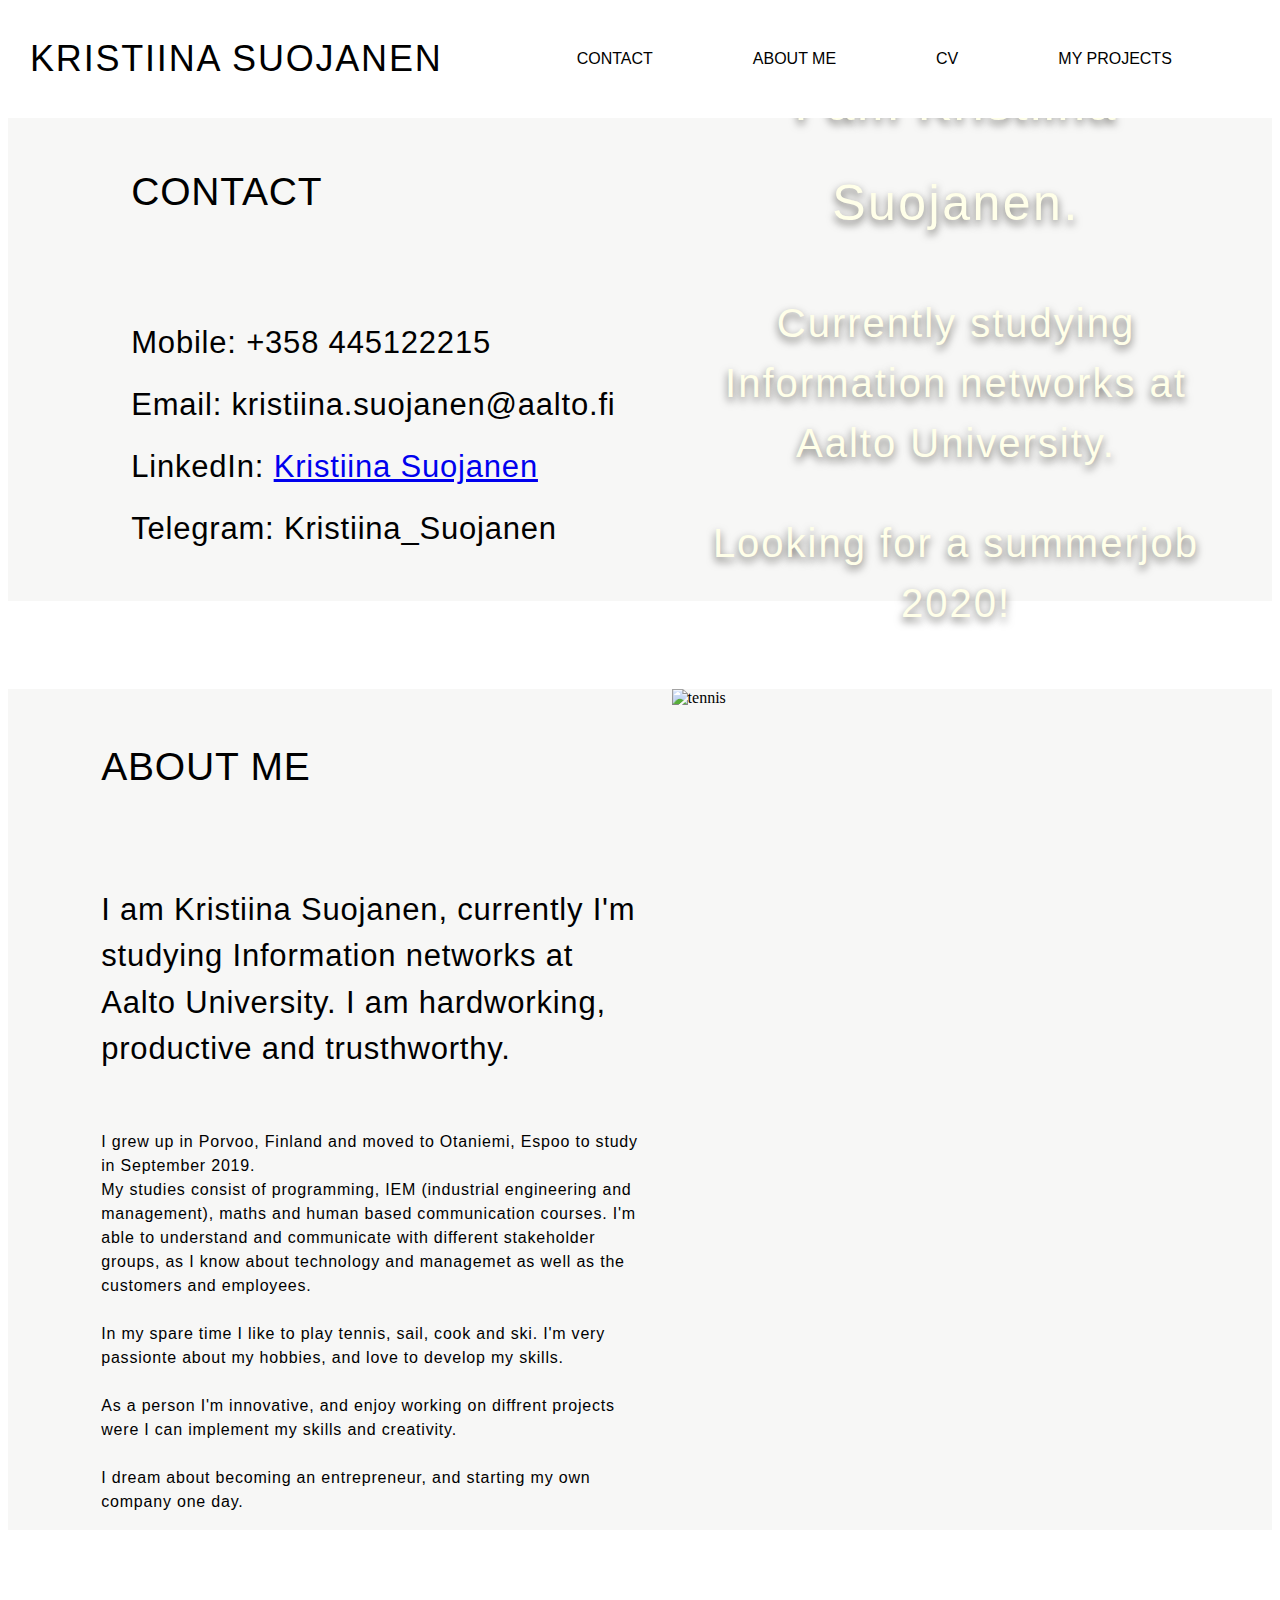
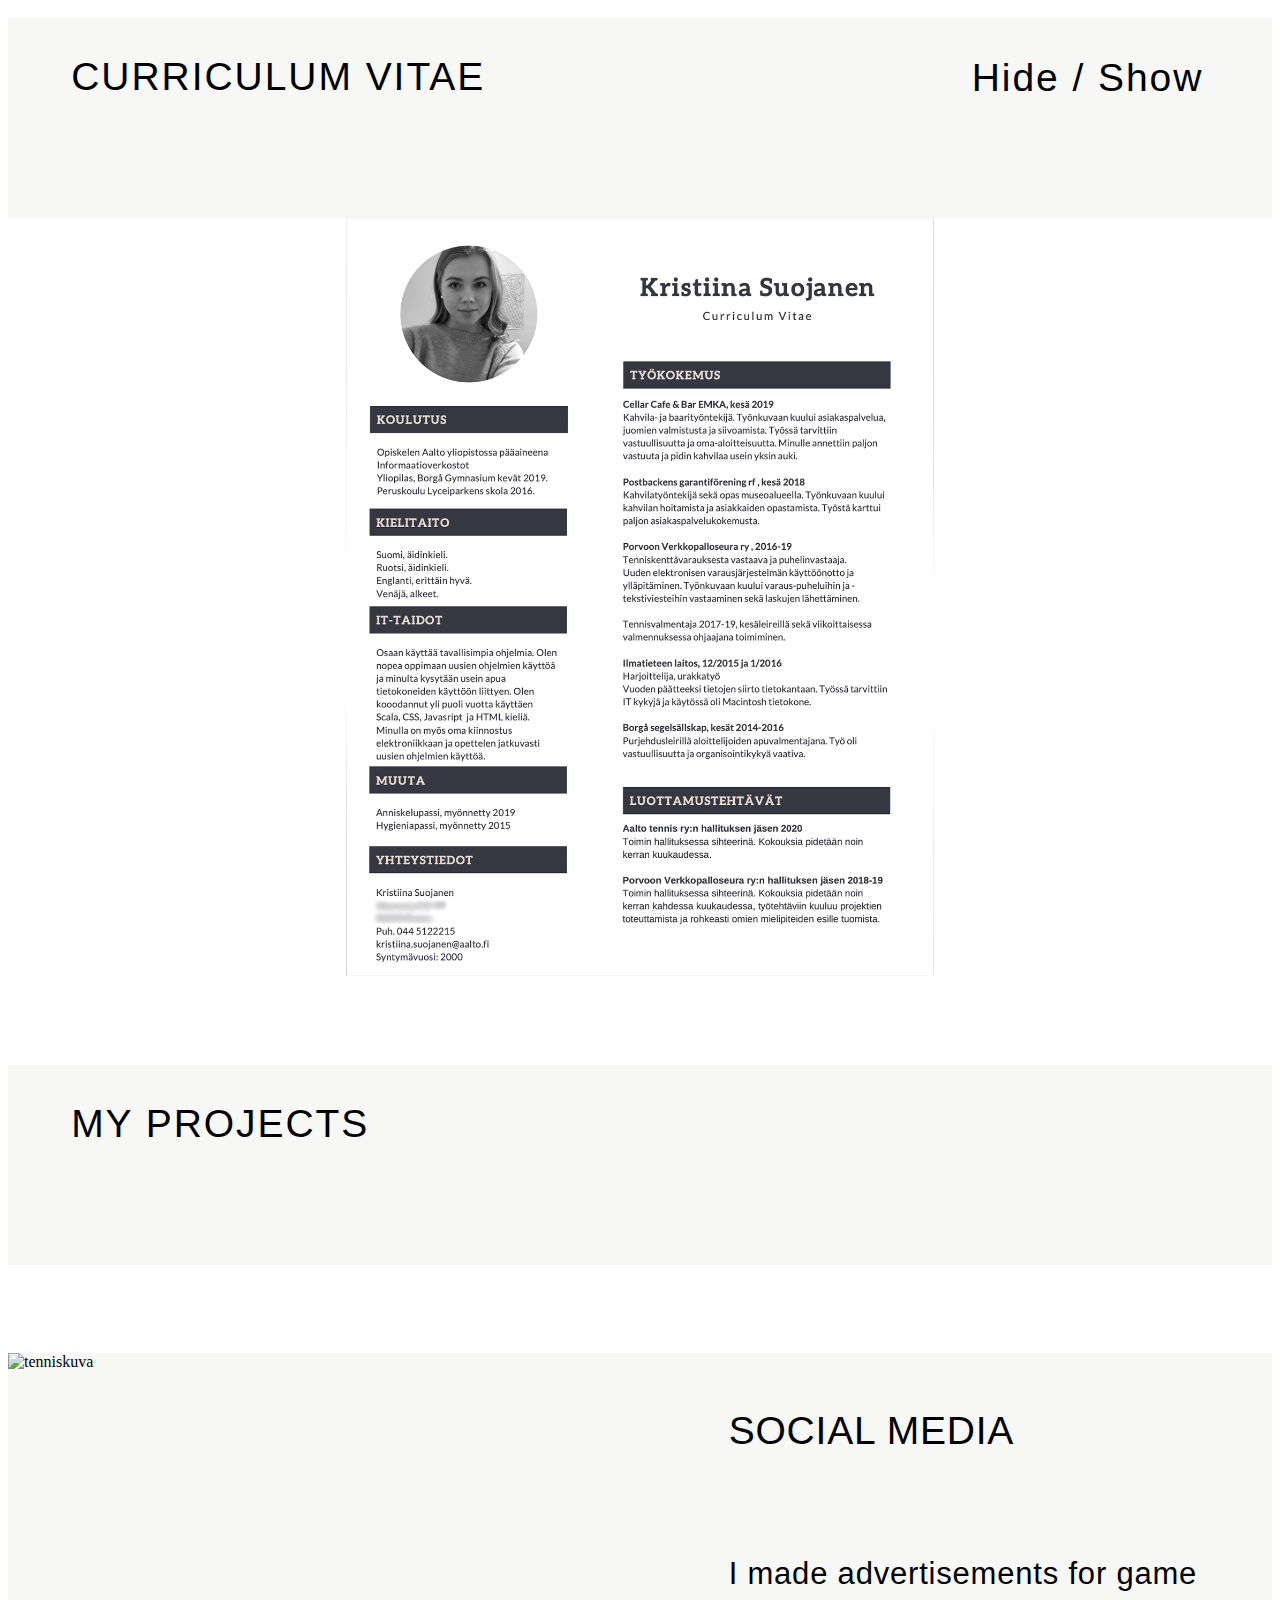
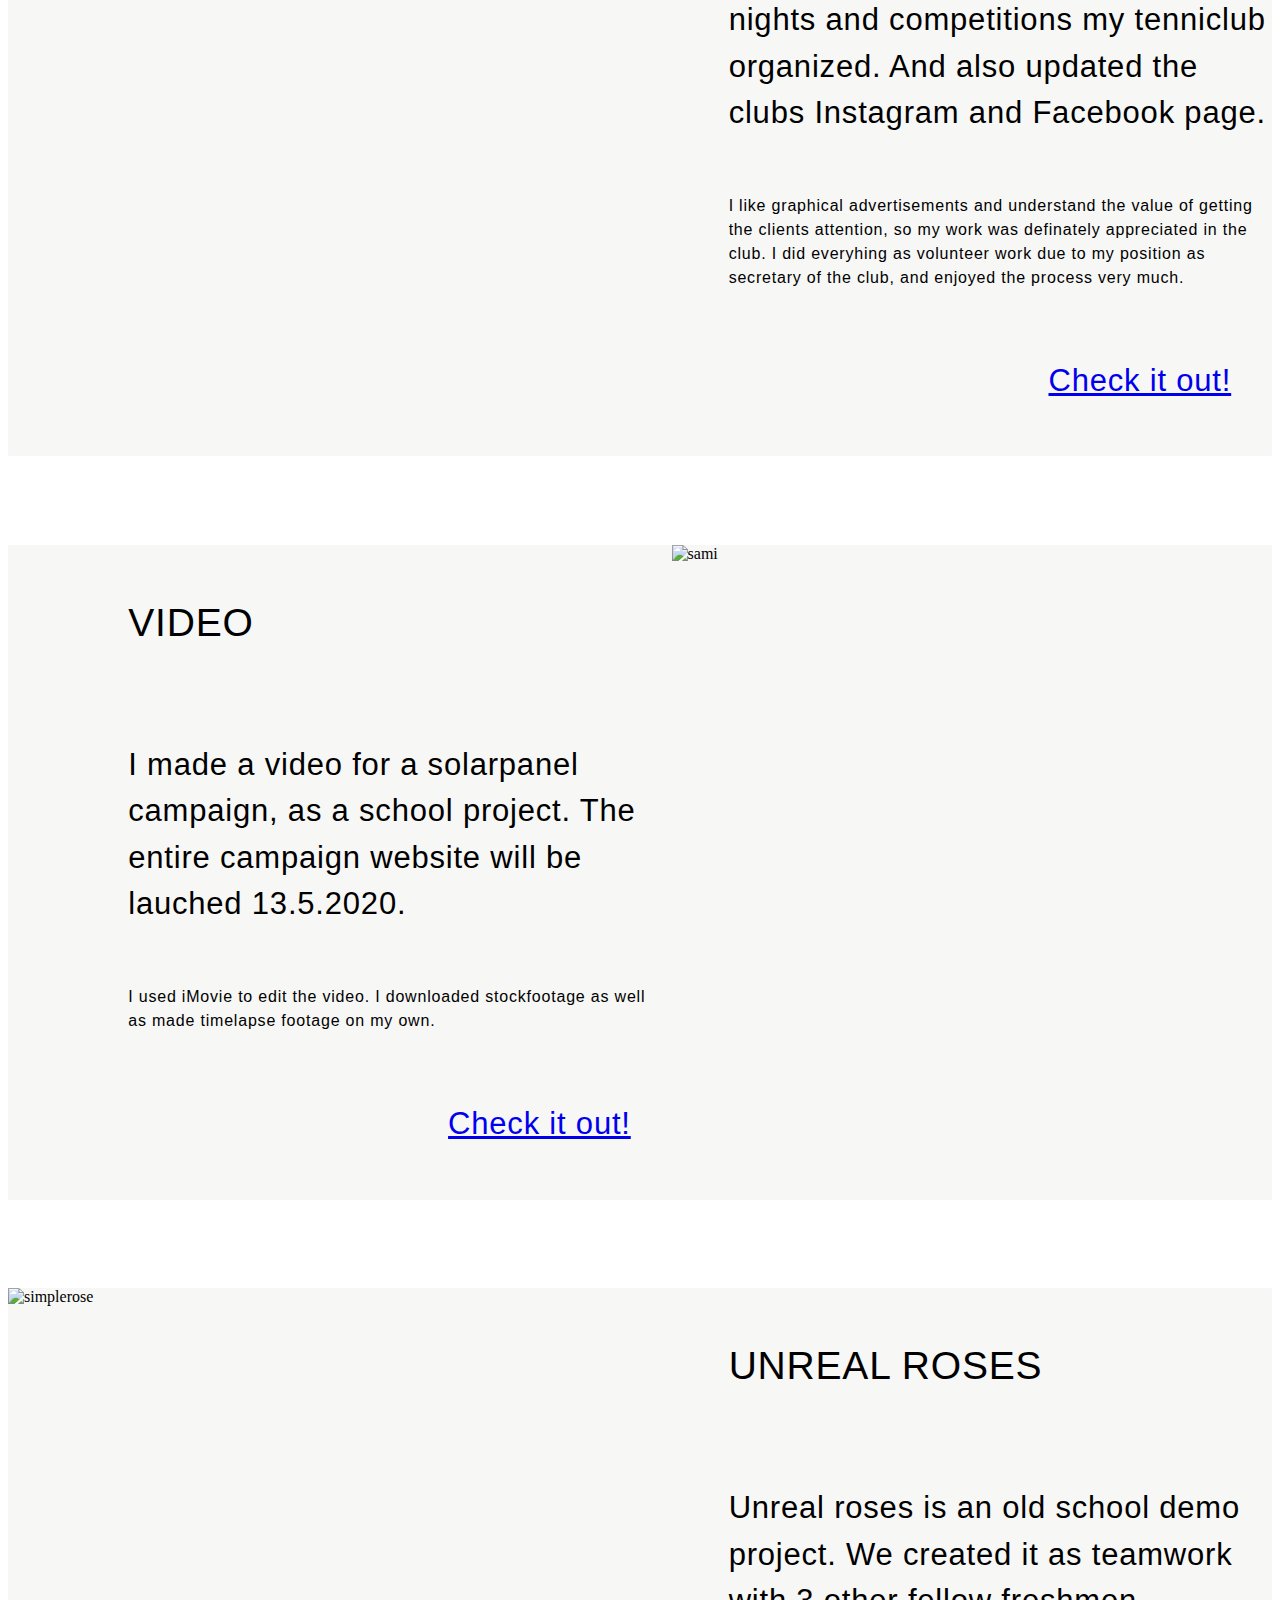
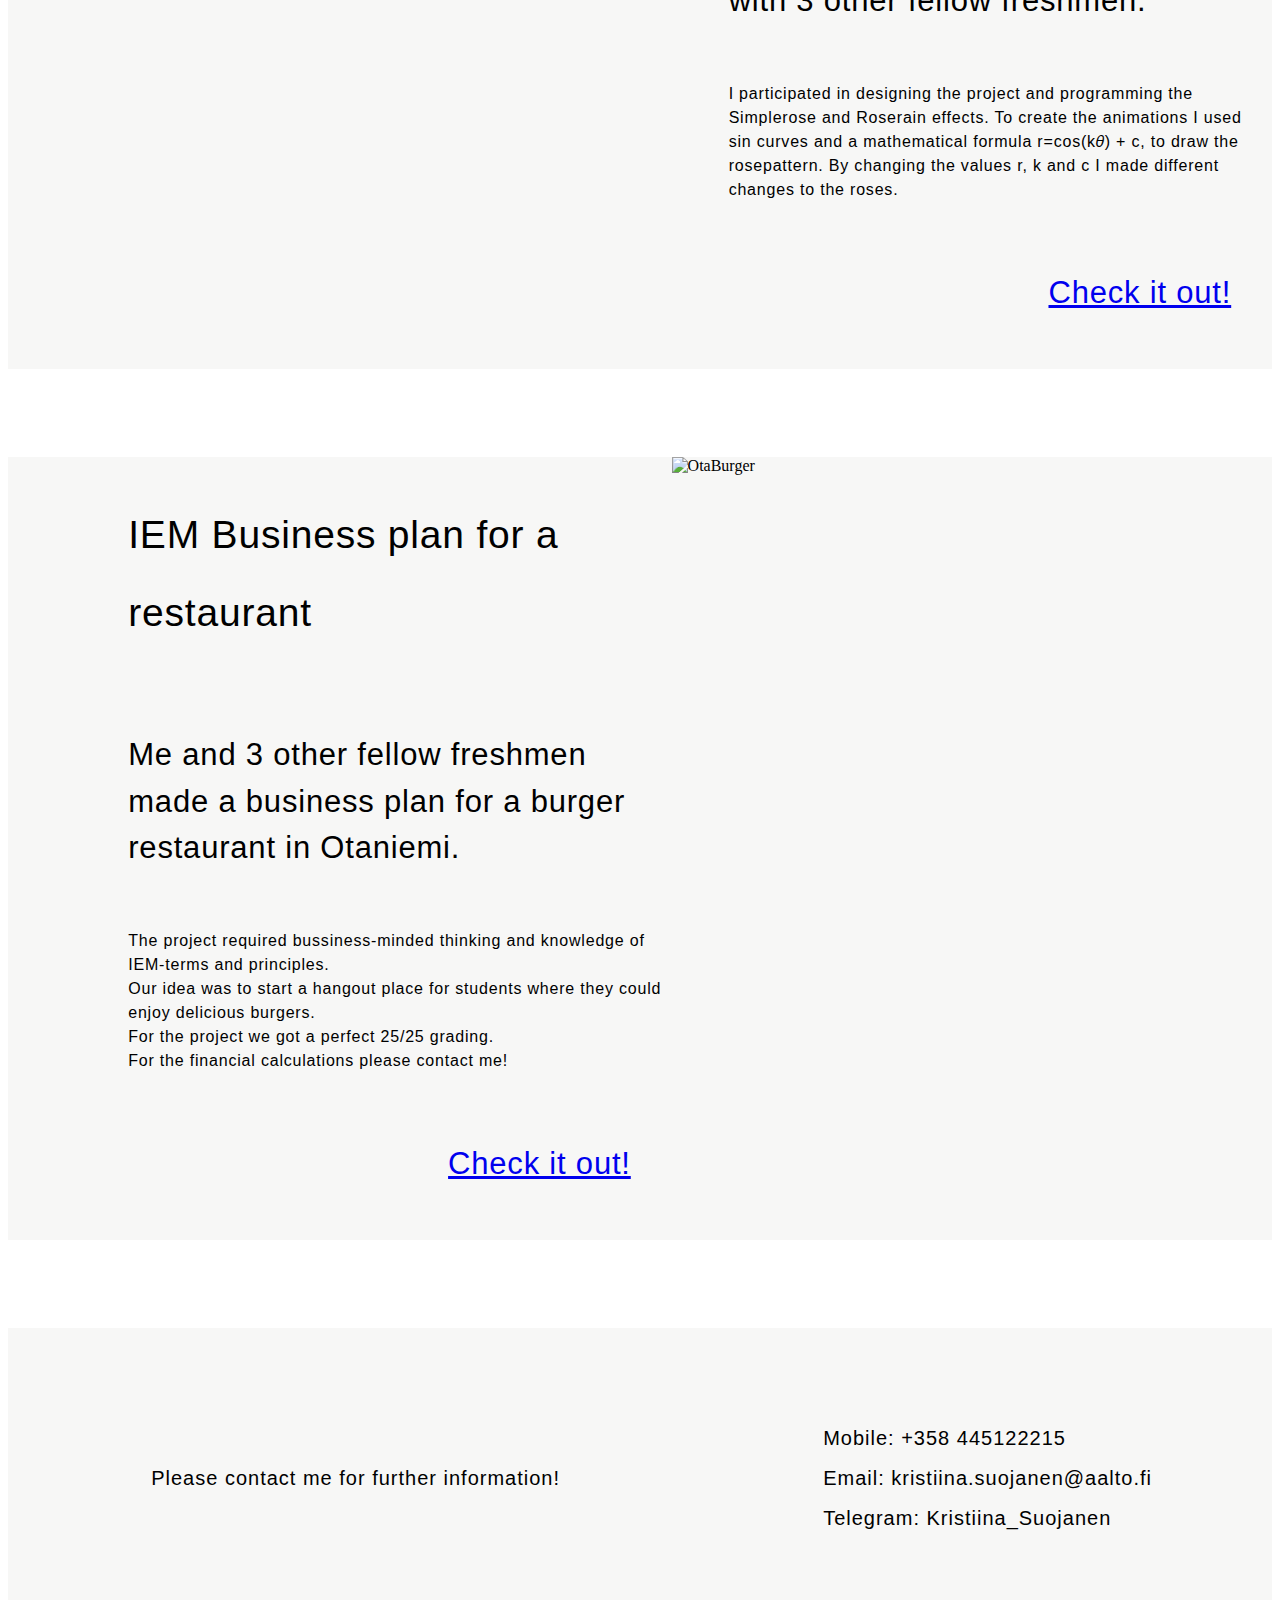
==== index.html @ 67b793d9 "parannus kuviin" ====
<!DOCTYPE html>
<html lang="en">
<head>
    <meta charset="UTF-8">
    <meta name="viewport" content="width=device-width, initial-scale=1.0">
    <meta http-equiv="X-UA-Compatible" content="ie=edge">
    <title>Kristiina Suojanen - Portfolio</title>
    <link rel="stylesheet" href="style.css">
</head>
<body>

    <div>
        <ul>
            <li class="container"><h1>KRISTIINA SUOJANEN</h1></li>
            <li class="container">
                <div class="navi"><a href="#contact">CONTACT</a></div>
                <div class="navi"><a href="#about">ABOUT ME</a></div>
                <div class="navi"><a href="#cv">CV</a></div>
                <div class="navi"><a href="#projects">MY PROJECTS</a></div>
            </li>
            <li class="container">
                <div class="symbol"><a href="http://www.linkedin.com/in/kristiina-suojanen" target="_blank"><svg xmlns="http://www.w3.org/2000/svg" width="50" height="50" viewBox="0 0 24 24" fill="none" stroke="black" stroke-width="2" stroke-linecap="round" stroke-linejoin="round" class="feather feather-linkedin"><path d="M16 8a6 6 0 0 1 6 6v7h-4v-7a2 2 0 0 0-2-2 2 2 0 0 0-2 2v7h-4v-7a6 6 0 0 1 6-6z"></path><rect x="2" y="9" width="4" height="12"></rect><circle cx="4" cy="4" r="2"></circle></svg></a></div>
                <div class="symbol"><a href="https://www.facebook.com/kristiina.suojanen.5" target="_blank"><svg xmlns="http://www.w3.org/2000/svg" width="50" height="50" viewBox="0 0 24 24" fill="none" stroke="black" stroke-width="2" stroke-linecap="round" stroke-linejoin="round" class="feather feather-facebook"><path d="M18 2h-3a5 5 0 0 0-5 5v3H7v4h3v8h4v-8h3l1-4h-4V7a1 1 0 0 1 1-1h3z"></path></svg></a></div>   
                <div class="symbol"><a href="https://www.instagram.com/kristiinasuojanen/" target="_blank"><svg xmlns="http://www.w3.org/2000/svg" width="50" height="50" viewBox="0 0 24 24" fill="none" stroke="black" stroke-width="2" stroke-linecap="round" stroke-linejoin="round" class="feather feather-instagram"><rect x="2" y="2" width="20" height="20" rx="5" ry="5"></rect><path d="M16 11.37A4 4 0 1 1 12.63 8 4 4 0 0 1 16 11.37z"></path><line x1="17.5" y1="6.5" x2="17.51" y2="6.5"></line></svg></a> </div>
            
            </li>
        </ul>
    </div>


    <div class="container2">
        <img src="./images/IMG_0012.jpeg" alt="minäkuva" style="width:100%;">
        <h2 class="yellowtext">
            I am Kristiina Suojanen. 
            <p class="yellowtext2">Currently studying Information networks at Aalto University.</p> 
            <p class="yellowtext2">Looking for a summerjob 2020!</p>
        </h2>
    </div>
    

    <div class="vali" id="contact"></div>
    
    <div class="content">
        <div class="textbox" style="width: 100%;">
            <div class="blacktext">
                <h3>
                    CONTACT
                </h3>
                <h4 style="font-weight: 300; line-height: 200%;">
                    Mobile: +358 445122215 <br>
                    Email: kristiina.suojanen@aalto.fi <br>
                    LinkedIn: <a href="http://www.linkedin.com/in/kristiina-suojanen" target="_blank">Kristiina Suojanen</a> <br>
                    Telegram: Kristiina_Suojanen 
                </h4>
            </div> 
        </div>
    </div>
    
    <div class="vali" id="about"></div>

    <div class="content">
        <div class="textbox">
            <div class="blacktext">
                <h3>
                    ABOUT ME
                </h3>
                <h4>
                    I am Kristiina Suojanen, currently I'm studying Information networks
                    at Aalto University. I am hardworking, productive and trusthworthy. 
                </h4>
                <p>
                    I grew up in Porvoo, Finland and moved to Otaniemi, Espoo to study in September 2019.
                    <br>
                    My studies consist of programming, IEM (industrial engineering and management), maths
                    and human based communication courses. I'm able to understand and communicate with different stakeholder groups,
                    as I know about technology and managemet as well as the customers and employees.
                    <br> <br>
                    In my spare time I like to play tennis, sail, cook and ski. I'm very passionte about my hobbies, and love to develop my skills.
                    <br> <br>
                    As a person I'm innovative, and enjoy working on diffrent projects were I can implement my skills and creativity.
                    <br> <br>
                    I dream about becoming an entrepreneur, and starting my own company one day.

                </p>
            </div>
        </div> 
        <img class="kuva" src="./images/IMG_7986.JPG" alt="tennis"> 
    </div>

    <div class="vali" id="cv"></div>

    

   
    <div class="openbox">
        <h3 class="blacktext">
            CURRICULUM VITAE
        </h3>
        <button onclick="myFunction()"> 
            <h3 class="blacktext">
                Hide / Show
            </h3> 
        </button>
    </div>


    <div class="cv" id="cvDIV" style="justify-content: center;">
        <img src="./images/CV.png" alt="cv" style="width: 80%; height: 80%;" >
        
    </div>

    <script>
        function myFunction() {
        var x = document.getElementById("cvDIV");
        if (x.style.display === "none") {
            x.style.display = "flex";
        } else {
            x.style.display = "none";
        }
        }
    </script>

    <div class="vali" id="projects"></div>
   
    <div class="openbox">
        <h3 class="blacktext">
            MY PROJECTS
        </h3>
    </div>
    
    <div class="vali"></div>

    <div class="content">
        <div class="textbox">
            <div class="blacktext" style="justify-content: space-between;">
                <div class="blacktext">
                    <h3>
                        SOCIAL MEDIA
                    </h3>
                    <h4>
                        I made advertisements for game nights and competitions my tenniclub organized.
                        And also updated the clubs Instagram and Facebook page.
                    </h4>
                    <p>
                        I like graphical advertisements and understand the value of getting the clients attention, so my work was definately appreciated in the club.
                        I did everyhing as volunteer work due to my position as secretary of the club, and enjoyed the process very much.
                        
                    </p>
                </div>
                <h4 class="link"> 
                    <a href="https://www.instagram.com/porvoontennis/" target="_blank"> 
                        Check it out! 
                    </a>
                </h4>
            </div>
        </div> 
        <img class="kuva2" src="./images/Esitys1.png" alt="tenniskuva" > 
    </div>

    <div class="vali"></div>

    <div class="content">
        <div class="textbox">
            <div class="blacktext" style="justify-content: space-between;">
                <div class="blacktext">
                    <h3>
                        VIDEO
                    </h3>
                    <h4>
                        I made a video for a solarpanel campaign, as a school project. 
                        The entire campaign website will be lauched 13.5.2020.
                    </h4>
                    <p>
                        I used iMovie to edit the video. I downloaded stockfootage as well as made timelapse footage on my own. <br>
                        
                    </p>
                </div>
                <h4 class="link"> 
                    <a href="https://www.youtube.com/watch?v=Pk77VaDjAno" target="_blank"> 
                        Check it out! 
                    </a>
                </h4>
            </div>
        </div> 
        <img class="kuva" src="./images/kuva4.png" alt="sami"> 
    </div>

    <div class="vali"></div>
    
    <div class="content">
        <div class="textbox">
            <div class="blacktext" style="justify-content: space-between;">
                <div class="blacktext">
                    <h3>
                        UNREAL ROSES
                    </h3>
                    <h4>
                        Unreal roses is an old school demo project. We created it as teamwork with 3 other fellow freshmen.
                    </h4>
                    <p>
                        I participated in designing the project and programming the Simplerose and Roserain effects. 
                        To create the animations I used sin curves and a mathematical formula r=cos(k𝜃) + c, to draw the rosepattern. 
                        By changing the values r, k and c I made different changes to the roses.
                        
                    </p>
                </div>
                
                <h4 class="link"> 
                    <a href="https://version.aalto.fi/gitlab/kemppin2/studio-demo-2019" target="_blank"> 
                        Check it out! 
                    </a>
                </h4>
            </div>
        </div> 
        <img class="kuva2" src="./images/kuva1.png" alt="simplerose" > 
    </div>

    <div class="vali"></div>

    <div class="content">
        <div class="textbox">
            <div class="blacktext" style="justify-content: space-between;">
                <div class="blacktext">
                    <h3>
                        IEM Business plan for a restaurant
                    </h3>
                    <h4>
                        Me and 3 other fellow freshmen made a business plan for a burger restaurant in Otaniemi.
                    </h4>
                    <p>
                        The project required bussiness-minded thinking and knowledge of IEM-terms and principles. <br>
                        Our idea was to start a hangout place for students where they could enjoy delicious burgers. <br>
                        For the project we got a perfect 25/25 grading. <br> 
                        For the financial calculations please contact me!
                    </p>
                </div>
                <h4 class="link"> 
                    <a href="https://drive.google.com/file/d/135qBngv4zD-2lZH53xETqbMQh4dy7fXW/view?usp=sharing" target="_blank"> 
                        Check it out! 
                    </a>
                </h4>
            </div>
        </div> 
        <img class="kuva" src="./images/kuva3.png" alt="OtaBurger"> 
    </div>

    <div class="vali"></div>
    
    <footer>

            <p class="blacktext">
                Please contact me for further information!
            </p>
        
            <p class="blacktext">
                Mobile: +358 445122215 <br>
                Email: kristiina.suojanen@aalto.fi <br>
                Telegram: Kristiina_Suojanen 
            </p>
        
        
    </footer>
  
    
</body>
</html>
---- style.css ----
html            {scroll-behavior: smooth;}      
        
        body            {background-color: white;}    
        
        p.blacktext     {font-family: -apple-system, BlinkMacSystemFont, 'Segoe UI', Roboto, Oxygen, Ubuntu, Cantarell, 'Open Sans', 'Helvetica Neue', sans-serif; 
                        font-style: normal;
                        line-height: 100%;
                        letter-spacing: 0.05em;
                        padding-inline-start: 5%;
                        display: flex;
                        flex-direction: column;
                        width: 100%;
                        justify-content: center;
                        align-items: center;
                        }  

        .blacktext      {font-family: -apple-system, BlinkMacSystemFont, 'Segoe UI', Roboto, Oxygen, Ubuntu, Cantarell, 'Open Sans', 'Helvetica Neue', sans-serif; 
                        font-style: normal;
                        line-height: 100%;
                        letter-spacing: 0.05em;
                        padding-inline-start: 5%;
                        display: flex;
                        flex-direction: column;
                        width: 50%;
                        align-items: flex-start;
                        
                        }
        
        footer p.blacktext {font-size: 20px;
                        line-height: 200%;}

        div.blacktext   {display: flex;
                        height: auto;
                        flex-direction: column;
                        align-content: center;
                        width: 100%;
                        padding-right: 5%;
                        }

        .yellowtext     {color: rgb(255, 255, 233);
                        text-shadow: 0px 4px 8px rgba(10, 9, 4, 0.6);
                        font-family: -apple-system, BlinkMacSystemFont, 'Segoe UI', Roboto, Oxygen, Ubuntu, Cantarell, 'Open Sans', 'Helvetica Neue', sans-serif; 
                        font-style: normal;
                        font-weight: 500;
                        font-size: 55px;
                        line-height: 200%;
                        letter-spacing: 0.05em;
                        padding-right: 0%;
                        position: absolute;
                        top: 20%;
                        left: 55%;
                        transition: 1.0s;
                        }

        .yellowtext2    {color: rgb(255, 255, 233);
                        text-shadow: 0px 4px 8px rgba(10, 9, 4, 0.6);
                        font-family: -apple-system, BlinkMacSystemFont, 'Segoe UI', Roboto, Oxygen, Ubuntu, Cantarell, 'Open Sans', 'Helvetica Neue', sans-serif; 
                        font-style: normal;
                        font-weight: 500;
                        font-size: 39px;
                        line-height: 150%;
                        letter-spacing: 0.05em;
                        padding-right: 0%;
                        transition: 1.0s;}

        h1              {font-size: 36px;
                        line-height: 42px;
                        font-family: -apple-system, BlinkMacSystemFont, 'Segoe UI', Roboto, Oxygen, Ubuntu, Cantarell, 'Open Sans', 'Helvetica Neue', sans-serif; 
                        font-style: normal;
                        font-weight: normal;
                        letter-spacing: 0.05em;
                        padding-right: 40px;
                        transition: 1.0s;}

        h2              {font-size: 59px; 
                        position: relative;
                        width: 40%;
                        height: 40%;
                        right : 0%;
                        top: 15%; float: right;}
        
        h3              {display: flex;
                        font-size: 39px;
                        font-weight: normal;
                        line-height: 200%;}

        h4              {font-size: 31px;
                        font-weight: normal;
                        line-height: 150%;
                        width: 100%;}

        p               {font-size: 16px;
                        font-weight: normal;
                        line-height: 150%;}


        ul              {list-style-type: none;
                        margin: 0;
                        padding: 0;
                        overflow: hidden;
                        background-color: white;
                        position: fixed;
                        top: 0;
                        width: 100%;
                        z-index: 9999;
                        display: flex; 
                        align-items: center;
                        height: 100 px;
                        flex-wrap: wrap;
                        text-align: center; 
                        justify-content: space-around;
                        }
         
        li.container    {display: flex; 
                        flex-direction: row;}
        
        .navi           {display: flex; 
                        justify-content: flex-start;}


        .navi a         {display: flex;
                        color: black;
                        text-align: center;
                        padding: 50px ;
                        text-decoration: none;
                        font-family: -apple-system, BlinkMacSystemFont, 'Segoe UI', Roboto, Oxygen, Ubuntu, Cantarell, 'Open Sans', 'Helvetica Neue', sans-serif;
                        transition: 1.0s;}

        div.navi a:hover        {background-color: rgb(202, 189, 163, 0.60);}


        .symbol         {display: flex; justify-content: flex-end; padding-bottom: 10%; padding-top: 10%;}


        svg             {padding-top: 10%; 
                        padding-left: 40px;
                        }

        svg:hover       {fill: rgb(202, 189, 163, 0.60);}
        
        footer          {background-color: rgb(241, 241, 240, 0.6);
                        display: flex;
                        justify-content: center;
                        align-content: center;
                        height: 300px;}

        .container2     {position: relative;
                        text-align: center;
                        color: transparent;}

        .content        {display: flex;
                        width: 100%;
                        height: auto;
                        align-content: center;
                        background-color: rgb(241, 241, 240, 0.6);
                        }
        
        .kuva           {display: flex;
                        height: 50%;
                        width: 50%;
                        float: right;}

        .kuva2          {display: flex;
                        width: 50%;
                        height: 50%;
                        float: right;
                        order: -1;}
        
        .textbox        {display: flex;
                        width: 50%;
                        height: auto;
                        float: left;
                        z-index: 9998;
                        padding-left: 5%;
                        }
        
        .openbox        {display: flex;
                        height: 200px;
                        width: 100%;
                        background-color: rgb(241, 241, 240, 0.6);
                        z-index: 9998;
                        justify-content: space-between;
                        }
        
        button          {display: flex;
                        width: 50%;
                        height: 100%;
                        align-self: center;
                        outline: none;
                        background-color: transparent;
                        box-shadow: none;
                        border: none;
                        justify-content: flex-end;
                        transition: 1.0s;
                        }

        
        button:hover    {background-color: rgb(202, 189, 163, 0.60);}
        
        .vali           {display: flex;
                        padding-top: 7%;}
        
        .cv             {display: flex;
                        justify-self: center;
                        transition: 1.0s;}

        .link           {display: flex;
                        width: fit-content;
                        padding: 2%;
                        align-self: flex-end;
                        transition: 1.0s;
                        }

        .link:hover     {background-color: rgb(202, 189, 163, 0.60);}

        .ylavali        {display: flex;
                        padding-top: 0%;
                        height: 1px;}
        

        @media (min-width: 100px) and (max-width: 550px){

                .yellowtext     {font-size: 13px;
                                top: 44%;}
                .yellowtext2    {font-size: 10px;}
                .symbol         {display: none}
                h1              {font-size: 24px;}
                .navi a         {padding: 20px}
                .container2     {padding-top: 100px}
                h2              {font-size: 30px;}
                h3              {font-size: 20px;}
                h4              {font-size: 15px;}
                footer p.blacktext {font-size: 15px;}
                button          {width: 35%;}
                .textbox        {width: 100%; padding-left: 0%;}
                .content        {flex-direction: column;}
                .kuva           {width: 100%; padding-top: 5%;}
                .kuva2          {width: 100%; padding-top: 5%; order: 2;}


                }
                
        @media (min-width: 550px) and (max-width: 767px){
 
                .yellowtext     {font-size: 30px;}
                .yellowtext2    {font-size: 20px;}
                .symbol         {display: none}
                h1              {font-size: 24px;}
                .navi a         {padding: 20px}
                .container2     {padding-top: 70px}
                .textbox        {width: 100%; padding-left: 0%;}
                .content        {flex-direction: column;}
                .kuva           {width: 100%; padding-top: 5%;}

                }
                 
                @media (min-width: 768px) and (max-width: 1023px){
                 
                .yellowtext     {font-size: 30px;}
                .yellowtext2    {font-size: 20px;}
                .symbol         {display: none;}
                h1             {font-size: 24px;}
                .navi a         {padding: 20px}
                .container2     {padding-top: 70px}
                 
                }
                 
                @media (min-width: 1024px) and (max-width: 1199px){
                 
                .yellowtext     {font-size: 40px;}
                .yellowtext2    {font-size: 30px;}
                .container2     {padding-top: 70px}
                .symbol         {display: none;}

                }
                 
                @media (min-width: 1200px){
                 
                .yellowtext     {font-size: 50px;}
                .yellowtext2    {font-size: 40px;} 
                .symbol         {display: none;}

                }
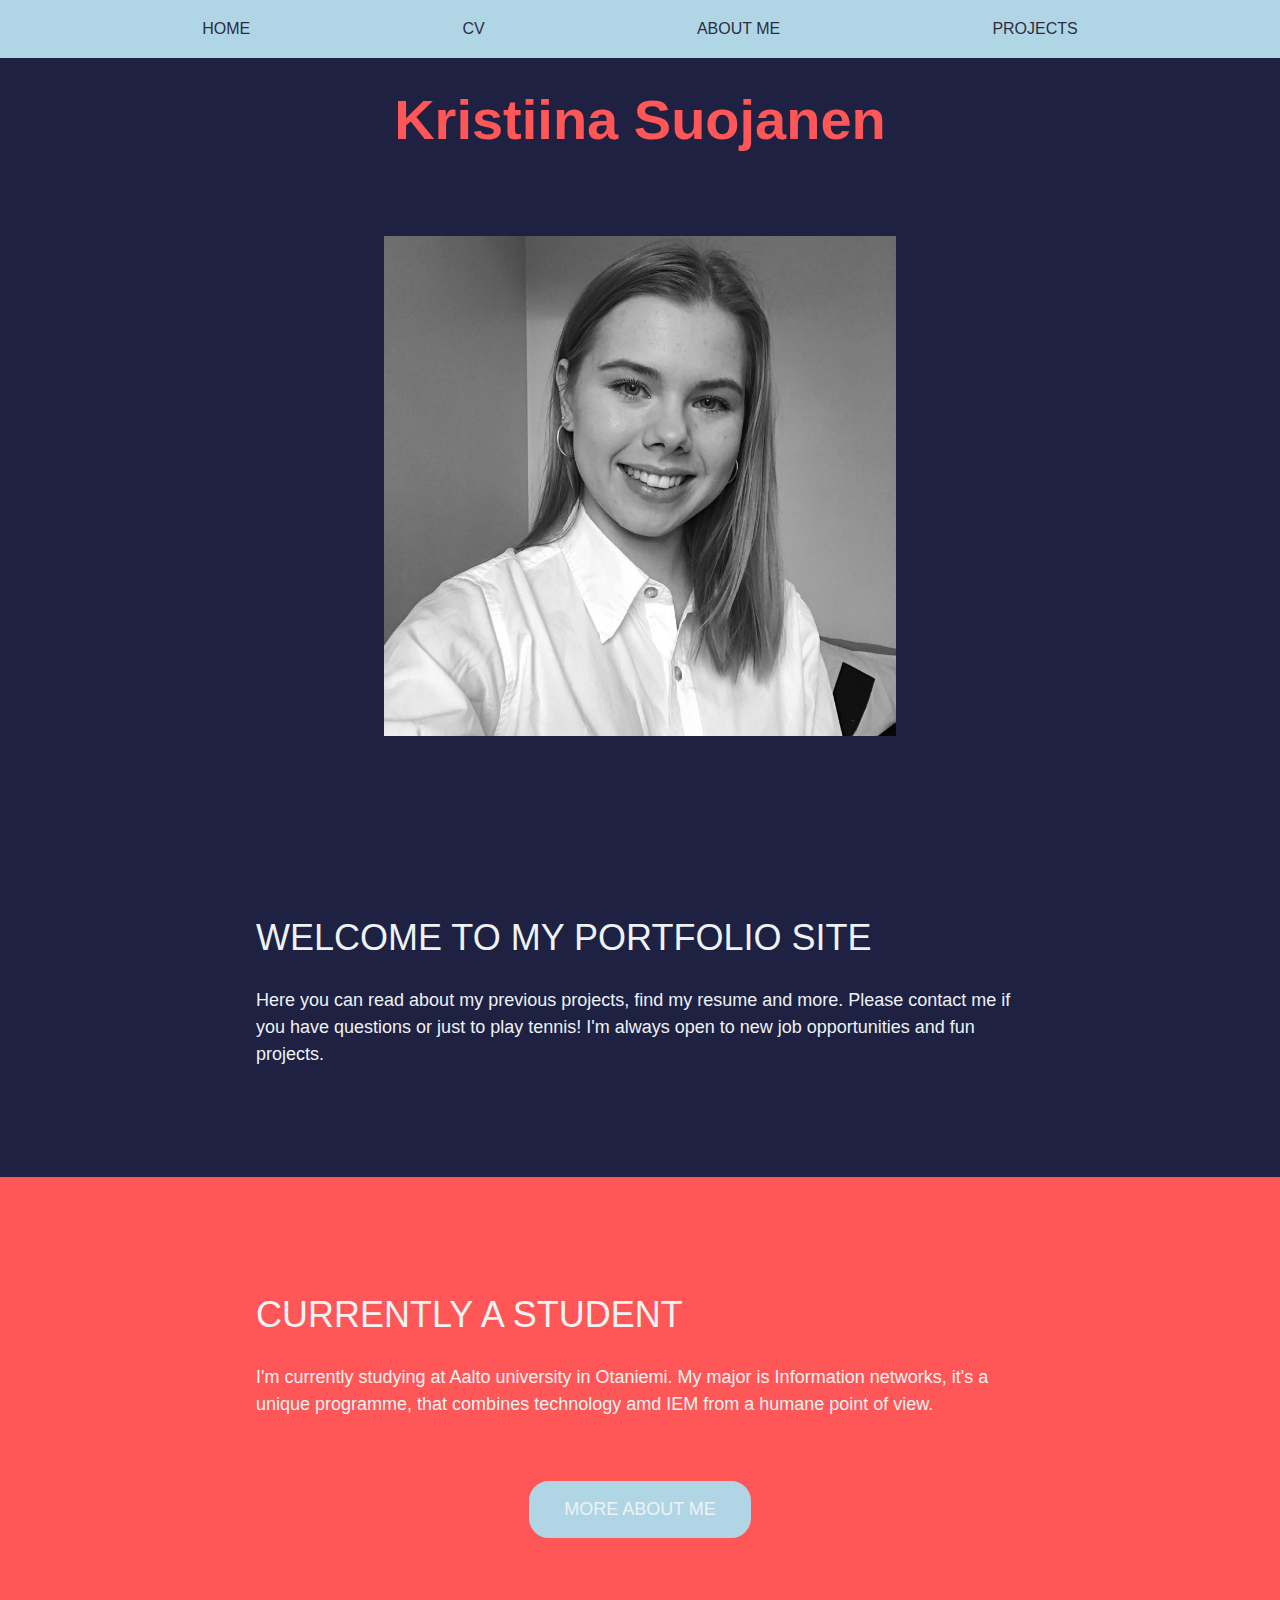
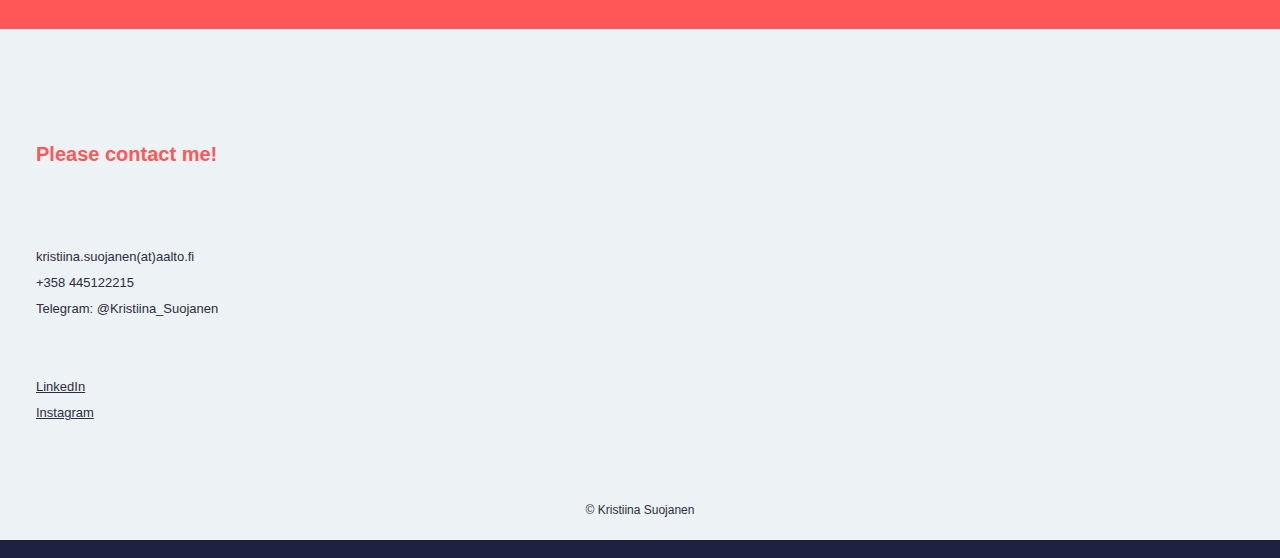
==== commit eaa4ca38: "paivitys 2020 joulukuussa" ====
--- a/index.html
+++ b/index.html
@@ -3,265 +3,70 @@
 <head>
     <meta charset="UTF-8">
     <meta name="viewport" content="width=device-width, initial-scale=1.0">
-    <meta http-equiv="X-UA-Compatible" content="ie=edge">
-    <title>Kristiina Suojanen - Portfolio</title>
-    <link rel="stylesheet" href="style.css">
+    <link rel="stylesheet" type="text/css" href="style.css" />
+    <title>Document</title>
+    <script
+    src="https://code.jquery.com/jquery-3.4.1.slim.min.js"
+    integrity="sha256-pasqAKBDmFT4eHoN2ndd6lN370kFiGUFyTiUHWhU7k8="
+    crossorigin="anonymous"></script>
+    <script>
+        $(function() {
+        $(".toggle").on("click", function() {
+            if ($(".item").hasClass("active")) {
+                $(".item").removeClass("active");
+            } else {
+                $(".item").addClass("active");
+            }
+        });
+    });
+    </script>
 </head>
 <body>
+    <nav>
+        <ul class="menu">
+            <li class="item"><a href="index.html">HOME</a></li>
+            <li class="item"><a href="CV_2020_12.pdf">CV</a></li>
+            <li class="item"><a href="about.html">ABOUT ME</a></li>
+            <li class="item"><a href="projects.html">PROJECTS</a></li>
+            <li class="toggle"><svg xmlns="http://www.w3.org/2000/svg" width="36" height="36" viewBox="0 0 24 24" fill="none" stroke="#1E2142" stroke-width="2.5" stroke-linecap="round" stroke-linejoin="round" class="feather feather-menu"><line x1="3" y1="13" x2="21" y2="13"></line><line x1="3" y1="6" x2="21" y2="6"></line><line x1="3" y1="20" x2="21" y2="20"></line></svg></li>
+        </ul>
+    </nav>
+    <div>
+        <div><h1>Kristiina Suojanen</h1></div>
+        <div class="kuva"><img src="omakuva.jpeg" alt="omakuva"></div>
+        <div class="sininen">
+            <div class="teksti">
+                <h2>Welcome to my portfolio site</h2>
+            <p>
+                Here you can read about my previous projects, find my resume and more. 
+                Please contact me if you have questions or just to play tennis!
+                I'm always open to new job opportunities and fun projects.
+            </p> 
+            </div>
+        </div>
+        <div class="punainen">
+            <div class="teksti">
+                <h2>Currently a student</h2>
+                <p>
+                    I'm currently studying at Aalto university in Otaniemi. My major is Information networks, it's a unique programme, that combines technology amd IEM from a humane point of view.
 
-    <div>
-        <ul>
-            <li class="container"><h1>KRISTIINA SUOJANEN</h1></li>
-            <li class="container">
-                <div class="navi"><a href="#contact">CONTACT</a></div>
-                <div class="navi"><a href="#about">ABOUT ME</a></div>
-                <div class="navi"><a href="#cv">CV</a></div>
-                <div class="navi"><a href="#projects">MY PROJECTS</a></div>
-            </li>
-            <li class="container">
-                <div class="symbol"><a href="http://www.linkedin.com/in/kristiina-suojanen" target="_blank"><svg xmlns="http://www.w3.org/2000/svg" width="50" height="50" viewBox="0 0 24 24" fill="none" stroke="black" stroke-width="2" stroke-linecap="round" stroke-linejoin="round" class="feather feather-linkedin"><path d="M16 8a6 6 0 0 1 6 6v7h-4v-7a2 2 0 0 0-2-2 2 2 0 0 0-2 2v7h-4v-7a6 6 0 0 1 6-6z"></path><rect x="2" y="9" width="4" height="12"></rect><circle cx="4" cy="4" r="2"></circle></svg></a></div>
-                <div class="symbol"><a href="https://www.facebook.com/kristiina.suojanen.5" target="_blank"><svg xmlns="http://www.w3.org/2000/svg" width="50" height="50" viewBox="0 0 24 24" fill="none" stroke="black" stroke-width="2" stroke-linecap="round" stroke-linejoin="round" class="feather feather-facebook"><path d="M18 2h-3a5 5 0 0 0-5 5v3H7v4h3v8h4v-8h3l1-4h-4V7a1 1 0 0 1 1-1h3z"></path></svg></a></div>   
-                <div class="symbol"><a href="https://www.instagram.com/kristiinasuojanen/" target="_blank"><svg xmlns="http://www.w3.org/2000/svg" width="50" height="50" viewBox="0 0 24 24" fill="none" stroke="black" stroke-width="2" stroke-linecap="round" stroke-linejoin="round" class="feather feather-instagram"><rect x="2" y="2" width="20" height="20" rx="5" ry="5"></rect><path d="M16 11.37A4 4 0 1 1 12.63 8 4 4 0 0 1 16 11.37z"></path><line x1="17.5" y1="6.5" x2="17.51" y2="6.5"></line></svg></a> </div>
-            
-            </li>
-        </ul>
-    </div>
-
-
-    <div class="container2">
-        <img src="./images/IMG_0012.jpeg" alt="minäkuva" style="width:100%;">
-        <h2 class="yellowtext">
-            I am Kristiina Suojanen. 
-            <p class="yellowtext2">Currently studying Information networks at Aalto University.</p> 
-            <p class="yellowtext2">Looking for a summerjob 2020!</p>
-        </h2>
-    </div>
-    
-
-    <div class="vali" id="contact"></div>
-    
-    <div class="content">
-        <div class="textbox" style="width: 100%;">
-            <div class="blacktext">
-                <h3>
-                    CONTACT
-                </h3>
-                <h4 style="font-weight: 300; line-height: 200%;">
-                    Mobile: +358 445122215 <br>
-                    Email: kristiina.suojanen@aalto.fi <br>
-                    LinkedIn: <a href="http://www.linkedin.com/in/kristiina-suojanen" target="_blank">Kristiina Suojanen</a> <br>
-                    Telegram: Kristiina_Suojanen 
-                </h4>
-            </div> 
+                </p>
+                <button>MORE ABOUT ME</button>
+            </div>
         </div>
     </div>
-    
-    <div class="vali" id="about"></div>
-
-    <div class="content">
-        <div class="textbox">
-            <div class="blacktext">
-                <h3>
-                    ABOUT ME
-                </h3>
-                <h4>
-                    I am Kristiina Suojanen, currently I'm studying Information networks
-                    at Aalto University. I am hardworking, productive and trusthworthy. 
-                </h4>
-                <p>
-                    I grew up in Porvoo, Finland and moved to Otaniemi, Espoo to study in September 2019.
-                    <br>
-                    My studies consist of programming, IEM (industrial engineering and management), maths
-                    and human based communication courses. I'm able to understand and communicate with different stakeholder groups,
-                    as I know about technology and managemet as well as the customers and employees.
-                    <br> <br>
-                    In my spare time I like to play tennis, sail, cook and ski. I'm very passionte about my hobbies, and love to develop my skills.
-                    <br> <br>
-                    As a person I'm innovative, and enjoy working on diffrent projects were I can implement my skills and creativity.
-                    <br> <br>
-                    I dream about becoming an entrepreneur, and starting my own company one day.
-
-                </p>
-            </div>
-        </div> 
-        <img class="kuva" src="./images/IMG_7986.JPG" alt="tennis"> 
-    </div>
-
-    <div class="vali" id="cv"></div>
-
-    
-
-   
-    <div class="openbox">
-        <h3 class="blacktext">
-            CURRICULUM VITAE
-        </h3>
-        <button onclick="myFunction()"> 
-            <h3 class="blacktext">
-                Hide / Show
-            </h3> 
-        </button>
-    </div>
-
-
-    <div class="cv" id="cvDIV" style="justify-content: center;">
-        <img src="./images/CV.png" alt="cv" style="width: 80%; height: 80%;" >
-        
-    </div>
-
-    <script>
-        function myFunction() {
-        var x = document.getElementById("cvDIV");
-        if (x.style.display === "none") {
-            x.style.display = "flex";
-        } else {
-            x.style.display = "none";
-        }
-        }
-    </script>
-
-    <div class="vali" id="projects"></div>
-   
-    <div class="openbox">
-        <h3 class="blacktext">
-            MY PROJECTS
-        </h3>
-    </div>
-    
-    <div class="vali"></div>
-
-    <div class="content">
-        <div class="textbox">
-            <div class="blacktext" style="justify-content: space-between;">
-                <div class="blacktext">
-                    <h3>
-                        SOCIAL MEDIA
-                    </h3>
-                    <h4>
-                        I made advertisements for game nights and competitions my tenniclub organized.
-                        And also updated the clubs Instagram and Facebook page.
-                    </h4>
-                    <p>
-                        I like graphical advertisements and understand the value of getting the clients attention, so my work was definately appreciated in the club.
-                        I did everyhing as volunteer work due to my position as secretary of the club, and enjoyed the process very much.
-                        
-                    </p>
-                </div>
-                <h4 class="link"> 
-                    <a href="https://www.instagram.com/porvoontennis/" target="_blank"> 
-                        Check it out! 
-                    </a>
-                </h4>
-            </div>
-        </div> 
-        <img class="kuva2" src="./images/Esitys1.png" alt="tenniskuva" > 
-    </div>
-
-    <div class="vali"></div>
-
-    <div class="content">
-        <div class="textbox">
-            <div class="blacktext" style="justify-content: space-between;">
-                <div class="blacktext">
-                    <h3>
-                        VIDEO
-                    </h3>
-                    <h4>
-                        I made a video for a solarpanel campaign, as a school project. 
-                        The entire campaign website will be lauched 13.5.2020.
-                    </h4>
-                    <p>
-                        I used iMovie to edit the video. I downloaded stockfootage as well as made timelapse footage on my own. <br>
-                        
-                    </p>
-                </div>
-                <h4 class="link"> 
-                    <a href="https://www.youtube.com/watch?v=Pk77VaDjAno" target="_blank"> 
-                        Check it out! 
-                    </a>
-                </h4>
-            </div>
-        </div> 
-        <img class="kuva" src="./images/kuva4.png" alt="sami"> 
-    </div>
-
-    <div class="vali"></div>
-    
-    <div class="content">
-        <div class="textbox">
-            <div class="blacktext" style="justify-content: space-between;">
-                <div class="blacktext">
-                    <h3>
-                        UNREAL ROSES
-                    </h3>
-                    <h4>
-                        Unreal roses is an old school demo project. We created it as teamwork with 3 other fellow freshmen.
-                    </h4>
-                    <p>
-                        I participated in designing the project and programming the Simplerose and Roserain effects. 
-                        To create the animations I used sin curves and a mathematical formula r=cos(k𝜃) + c, to draw the rosepattern. 
-                        By changing the values r, k and c I made different changes to the roses.
-                        
-                    </p>
-                </div>
-                
-                <h4 class="link"> 
-                    <a href="https://version.aalto.fi/gitlab/kemppin2/studio-demo-2019" target="_blank"> 
-                        Check it out! 
-                    </a>
-                </h4>
-            </div>
-        </div> 
-        <img class="kuva2" src="./images/kuva1.png" alt="simplerose" > 
-    </div>
-
-    <div class="vali"></div>
-
-    <div class="content">
-        <div class="textbox">
-            <div class="blacktext" style="justify-content: space-between;">
-                <div class="blacktext">
-                    <h3>
-                        IEM Business plan for a restaurant
-                    </h3>
-                    <h4>
-                        Me and 3 other fellow freshmen made a business plan for a burger restaurant in Otaniemi.
-                    </h4>
-                    <p>
-                        The project required bussiness-minded thinking and knowledge of IEM-terms and principles. <br>
-                        Our idea was to start a hangout place for students where they could enjoy delicious burgers. <br>
-                        For the project we got a perfect 25/25 grading. <br> 
-                        For the financial calculations please contact me!
-                    </p>
-                </div>
-                <h4 class="link"> 
-                    <a href="https://drive.google.com/file/d/135qBngv4zD-2lZH53xETqbMQh4dy7fXW/view?usp=sharing" target="_blank"> 
-                        Check it out! 
-                    </a>
-                </h4>
-            </div>
-        </div> 
-        <img class="kuva" src="./images/kuva3.png" alt="OtaBurger"> 
-    </div>
-
-    <div class="vali"></div>
-    
     <footer>
 
-            <p class="blacktext">
-                Please contact me for further information!
-            </p>
-        
-            <p class="blacktext">
-                Mobile: +358 445122215 <br>
-                Email: kristiina.suojanen@aalto.fi <br>
-                Telegram: Kristiina_Suojanen 
-            </p>
-        
-        
+        <h3>Please contact me!</h3>
+        <p>
+            kristiina.suojanen(at)aalto.fi <br>
+            +358 445122215 <br>
+            Telegram: @Kristiina_Suojanen <br><br>
+            <br><a href="https://www.linkedin.com">LinkedIn</a>
+            <br><a href="https://www.instagram.com">Instagram</a>
+            
+        </p>
+        <p class="copyright">© Kristiina Suojanen</p>
     </footer>
-  
-    
 </body>
-</html>
-
+</html>--- a/style.css
+++ b/style.css
@@ -1,283 +1,304 @@
-        html            {scroll-behavior: smooth;}      
-        
-        body            {background-color: white;}    
-        
-        p.blacktext     {font-family: -apple-system, BlinkMacSystemFont, 'Segoe UI', Roboto, Oxygen, Ubuntu, Cantarell, 'Open Sans', 'Helvetica Neue', sans-serif; 
-                        font-style: normal;
-                        line-height: 100%;
-                        letter-spacing: 0.05em;
-                        padding-inline-start: 5%;
-                        display: flex;
-                        flex-direction: column;
-                        width: 100%;
-                        justify-content: center;
-                        align-items: center;
-                        }  
-
-        .blacktext      {font-family: -apple-system, BlinkMacSystemFont, 'Segoe UI', Roboto, Oxygen, Ubuntu, Cantarell, 'Open Sans', 'Helvetica Neue', sans-serif; 
-                        font-style: normal;
-                        line-height: 100%;
-                        letter-spacing: 0.05em;
-                        padding-inline-start: 5%;
-                        display: flex;
-                        flex-direction: column;
-                        width: 50%;
-                        align-items: flex-start;
-                        
-                        }
-        
-        footer p.blacktext {font-size: 20px;
-                        line-height: 200%;}
-
-        div.blacktext   {display: flex;
-                        height: auto;
-                        flex-direction: column;
-                        align-content: center;
-                        width: 100%;
-                        padding-right: 5%;
-                        }
-
-        .yellowtext     {color: rgb(255, 255, 233);
-                        text-shadow: 0px 4px 8px rgba(10, 9, 4, 0.6);
-                        font-family: -apple-system, BlinkMacSystemFont, 'Segoe UI', Roboto, Oxygen, Ubuntu, Cantarell, 'Open Sans', 'Helvetica Neue', sans-serif; 
-                        font-style: normal;
-                        font-weight: 500;
-                        font-size: 55px;
-                        line-height: 200%;
-                        letter-spacing: 0.05em;
-                        padding-right: 0%;
-                        position: absolute;
-                        top: 20%;
-                        left: 55%;
-                        transition: 1.0s;
-                        }
-
-        .yellowtext2    {color: rgb(255, 255, 233);
-                        text-shadow: 0px 4px 8px rgba(10, 9, 4, 0.6);
-                        font-family: -apple-system, BlinkMacSystemFont, 'Segoe UI', Roboto, Oxygen, Ubuntu, Cantarell, 'Open Sans', 'Helvetica Neue', sans-serif; 
-                        font-style: normal;
-                        font-weight: 500;
-                        font-size: 39px;
-                        line-height: 150%;
-                        letter-spacing: 0.05em;
-                        padding-right: 0%;
-                        transition: 1.0s;}
-
-        h1              {font-size: 36px;
-                        line-height: 42px;
-                        font-family: -apple-system, BlinkMacSystemFont, 'Segoe UI', Roboto, Oxygen, Ubuntu, Cantarell, 'Open Sans', 'Helvetica Neue', sans-serif; 
-                        font-style: normal;
-                        font-weight: normal;
-                        letter-spacing: 0.05em;
-                        padding-right: 40px;
-                        transition: 1.0s;}
-
-        h2              {font-size: 59px; 
-                        position: relative;
-                        width: 40%;
-                        height: 40%;
-                        right : 0%;
-                        top: 15%; float: right;}
-        
-        h3              {display: flex;
-                        font-size: 39px;
-                        font-weight: normal;
-                        line-height: 200%;}
-
-        h4              {font-size: 31px;
-                        font-weight: normal;
-                        line-height: 150%;
-                        width: 100%;}
-
-        p               {font-size: 16px;
-                        font-weight: normal;
-                        line-height: 150%;}
-
-
-        ul              {list-style-type: none;
-                        margin: 0;
-                        padding: 0;
-                        overflow: hidden;
-                        background-color: white;
-                        position: fixed;
-                        top: 0;
-                        width: 100%;
-                        z-index: 9999;
-                        display: flex; 
-                        align-items: center;
-                        height: 100 px;
-                        flex-wrap: wrap;
-                        text-align: center; 
-                        justify-content: space-around;
-                        }
-         
-        li.container    {display: flex; 
-                        flex-direction: row;}
-        
-        .navi           {display: flex; 
-                        justify-content: flex-start;}
-
-
-        .navi a         {display: flex;
-                        color: black;
-                        text-align: center;
-                        padding: 50px ;
-                        text-decoration: none;
-                        font-family: -apple-system, BlinkMacSystemFont, 'Segoe UI', Roboto, Oxygen, Ubuntu, Cantarell, 'Open Sans', 'Helvetica Neue', sans-serif;
-                        transition: 1.0s;}
-
-        div.navi a:hover        {background-color: rgb(202, 189, 163, 0.60);}
-
-
-        .symbol         {display: flex; justify-content: flex-end; padding-bottom: 10%; padding-top: 10%;}
-
-
-        svg             {padding-top: 10%; 
-                        padding-left: 40px;
-                        }
-
-        svg:hover       {fill: rgb(202, 189, 163, 0.60);}
-        
-        footer          {background-color: rgb(241, 241, 240, 0.6);
-                        display: flex;
-                        justify-content: center;
-                        align-content: center;
-                        height: 300px;}
-
-        .container2     {position: relative;
-                        text-align: center;
-                        color: transparent;}
-
-        .content        {display: flex;
-                        width: 100%;
-                        height: auto;
-                        align-content: center;
-                        background-color: rgb(241, 241, 240, 0.6);
-                        }
-        
-        .kuva           {display: flex;
-                        height: 50%;
-                        width: 50%;
-                        float: right;}
-
-        .kuva2          {display: flex;
-                        width: 50%;
-                        height: 50%;
-                        float: right;
-                        order: -1;}
-        
-        .textbox        {display: flex;
-                        width: 50%;
-                        height: auto;
-                        float: left;
-                        z-index: 9998;
-                        padding-left: 5%;
-                        }
-        
-        .openbox        {display: flex;
-                        height: 200px;
-                        width: 100%;
-                        background-color: rgb(241, 241, 240, 0.6);
-                        z-index: 9998;
-                        justify-content: space-between;
-                        }
-        
-        button          {display: flex;
-                        width: 50%;
-                        height: 100%;
-                        align-self: center;
-                        outline: none;
-                        background-color: transparent;
-                        box-shadow: none;
-                        border: none;
-                        justify-content: flex-end;
-                        transition: 1.0s;
-                        }
-
-        
-        button:hover    {background-color: rgb(202, 189, 163, 0.60);}
-        
-        .vali           {display: flex;
-                        padding-top: 7%;}
-        
-        .cv             {display: flex;
-                        justify-self: center;
-                        transition: 1.0s;}
-
-        .link           {display: flex;
-                        width: fit-content;
-                        padding: 2%;
-                        align-self: flex-end;
-                        transition: 1.0s;
-                        }
-
-        .link:hover     {background-color: rgb(202, 189, 163, 0.60);}
-
-        .ylavali        {display: flex;
-                        padding-top: 0%;
-                        height: 1px;}
-        
-
-        @media (min-width: 100px) and (max-width: 550px){
-
-                .yellowtext     {font-size: 13px;
-                                top: 44%;}
-                .yellowtext2    {font-size: 10px;}
-                .symbol         {display: none}
-                h1              {font-size: 24px;}
-                .navi a         {padding: 20px}
-                .container2     {padding-top: 100px}
-                h2              {font-size: 30px;}
-                h3              {font-size: 20px;}
-                h4              {font-size: 15px;}
-                footer p.blacktext {font-size: 15px;}
-                button          {width: 35%;}
-                .textbox        {width: 100%; padding-left: 0%;}
-                .content        {flex-direction: column;}
-                .kuva           {width: 100%; padding-top: 5%;}
-                .kuva2          {width: 100%; padding-top: 5%; order: 2;}
-
-
-                }
-                
-        @media (min-width: 550px) and (max-width: 767px){
- 
-                .yellowtext     {font-size: 30px;}
-                .yellowtext2    {font-size: 20px;}
-                .symbol         {display: none}
-                h1              {font-size: 24px;}
-                .navi a         {padding: 20px}
-                .container2     {padding-top: 70px}
-                .textbox        {width: 100%; padding-left: 0%;}
-                .content        {flex-direction: column;}
-                .kuva           {width: 100%; padding-top: 5%;}
-
-                }
-                 
-                @media (min-width: 768px) and (max-width: 1023px){
-                 
-                .yellowtext     {font-size: 30px;}
-                .yellowtext2    {font-size: 20px;}
-                .symbol         {display: none;}
-                h1             {font-size: 24px;}
-                .navi a         {padding: 20px}
-                .container2     {padding-top: 70px}
-                 
-                }
-                 
-                @media (min-width: 1024px) and (max-width: 1199px){
-                 
-                .yellowtext     {font-size: 40px;}
-                .yellowtext2    {font-size: 30px;}
-                .container2     {padding-top: 70px}
-                .symbol         {display: none;}
-
-                }
-                 
-                @media (min-width: 1200px){
-                 
-                .yellowtext     {font-size: 50px;}
-                .yellowtext2    {font-size: 40px;} 
-                .symbol         {display: none;}
-
-                }+html{
+    scroll-behavior: smooth;
+    background-color: #1E2142;
+ }     
+  
+ * {
+  padding: 0;
+  margin: 0;
+  font-family: -apple-system, BlinkMacSystemFont, 'Segoe UI', Roboto, Oxygen, Ubuntu, Cantarell, 'Open Sans', 'Helvetica Neue', sans-serif;
+  color: #EDF2F4 ;
+  font-weight: normal;
+ }
+ /* fonttien koot*/
+ h1 {
+   text-align:center;
+   padding: 20px;
+   font-size: 42px;
+   color: #FF5757;
+   font-weight: 700;
+   margin-top: 1vh;
+}
+ 
+h2{
+   margin-top: 15px;
+   text-align: start;
+   line-height: 1.75;
+   font-size: 20px;
+   text-transform: uppercase;
+}
+
+h3{
+   margin: 2vh 0vh;
+   text-align: left;
+   line-height: 1.75;
+   font-size: 20px;
+   color: #FF5757;
+   font-weight: 600;
+   padding: 2vh 4vh;
+   
+}
+ 
+p {
+   margin: 2vh 0vh;
+   text-align: left;
+   line-height: 1.5;
+   font-size: 14px;
+} 
+ /*fonttikoko tablet*/
+  
+ @media all and (min-width: 576px){
+   h1{
+      font-size: 48px;
+   }
+   h2{
+      font-size: 24px;
+   }
+   p{
+      font-size: 16px;
+   }
+}
+ 
+/* fonttikoko desktop */
+ 
+@media all and (min-width: 1068px) {
+   p{
+       font-size: 18px;
+   }
+   h2{
+       font-size: 36px
+   }
+   button{
+       font-size: 24px;
+   }
+   h1{
+      font-size: 56px;
+   }
+  
+}
+
+  
+ /* mobile menu */
+ nav {
+    background-color: #B0D6E5;
+    /* position: fixed; */
+    width: 100%;
+    z-index: 1;
+ }
+  
+ ul {
+  list-style-type: none;
+ }
+  
+ a {
+    color: #2B2D42;
+    text-decoration: none;
+ }
+
+ a:hover{
+    transform: rotateX(360deg);
+    transition: 1s;
+ }
+
+ .menu li.item{
+    transition: 0.5s;
+ }
+
+ .menu li{
+    font-size: 16px;
+    padding: 20px 25px;
+ }
+ .menu li a{
+    display: block;
+ }
+ li.page {
+    font-size: 16px;
+    order: 2;
+    margin-right:30px;
+ }
+ li.item.current {
+    font-weight: 800;
+  
+ } 
+  
+ .menu{
+    display: flex;
+    flex-wrap: wrap;
+    justify-content: space-between;
+    align-items: center;
+ }
+ .toggle{
+    order: 1;
+    
+    cursor: pointer;
+ }
+
+
+ .item {
+    width: 100%;
+    text-align: center;
+    order: 3;
+    display: none;
+ }
+
+ .item.active{
+    display: block;
+ }
+
+ .menu li.item.active:hover{
+    background-color: #FF5757;
+ }
+
+  
+ /* tablet menu*/
+ @media all and (min-width: 576px){
+    .logo{
+        flex: 1;
+    }
+    .toggle{
+        order: 2;
+    } 
+ }
+  
+ /* desktop menu*/
+ @media all and (min-width: 768px){
+    .item{
+        display: block;
+        width: auto;
+        order: 1;
+    }
+    .logo{
+        order: 0;
+    }
+    .toggle{
+        display: none;
+    }
+    .page{
+        display: none;
+    }
+    .menu li{
+        padding: 20px 10px;
+    }
+    .menu {
+        justify-content: space-evenly;
+    }
+ }
+
+  
+ /*kuvat mobile */
+ div.kuva{
+   display: flex;
+   margin: 5vw;
+   align-content: center;
+   justify-content: center;
+   order: -1;
+   filter: grayscale(100%);
+ }
+ 
+ img {
+    width: 70vw;
+    object-fit: cover;
+    align-self: center;
+ }
+
+ /*kuvat desktop*/
+ @media all and (min-width: 768px){
+   img{
+      width: 40vw;
+      max-height: 500px;
+   }
+   div.kuva{
+      order: unset;
+   }
+}
+ 
+/* SININEN / PUNAINEN tausta tekstille */
+ div.teksti{
+   display: flex;
+   margin: 5vw;
+   justify-content: center;
+   flex-direction: column;
+   /* align-items: center; */
+ }
+ div.sininen, div.punainen {
+   display: flex;
+   flex-direction: column;
+   padding: 3vh 0vh;
+   justify-content: center;
+   align-items: center;
+ }
+ div.sininen{
+   background-color: #1E2142;
+ }
+
+ div.punainen{
+   background-color: #FF5757;
+ }
+
+/* tablet taustat */
+ @media all and (min-width: 576px){
+
+ }
+/* desktop taustat */
+ @media all and (min-width: 768px){
+   div.teksti{
+      width: 60%;
+   }
+   
+ }
+
+ /* nappielementti mobile*/
+
+ .elementcontainer1{
+    display: flex;
+    flex-direction: column;
+    justify-content: space-between;
+ }
+  
+
+ button{
+     background-color: #B0D6E5;
+     width: fit-content;
+     padding: 15px;
+     border: solid #B0D6E5;
+     padding: 15px 32px;
+     text-align: center;
+     text-decoration: none;
+     display: inline-block;
+     border-radius: 20px;
+     align-self: center;
+     transition: 0.5s;
+     margin-top: 5vh;
+     font-size: 18px;
+     cursor: pointer;
+ }
+ button:hover{
+     background-color: transparent;
+ }
+ 
+  
+  
+ /*footer*/
+ footer p.copyright{
+    text-align: center;
+    font-size: 12px;
+    max-width: 100%;
+ }
+ footer p{
+    max-width: 60%;
+    font-weight: normal;
+    font-size: 13px;
+    padding: 2vh 4vh;
+    padding-top: 4vh;
+    line-height: 2.0;
+    color: #2B2D42
+ }
+ footer a{
+    text-decoration: underline;
+ }
+ footer{
+    padding-top: 8vh;
+    background-color: #EDF2F4;
+ }
+
+ 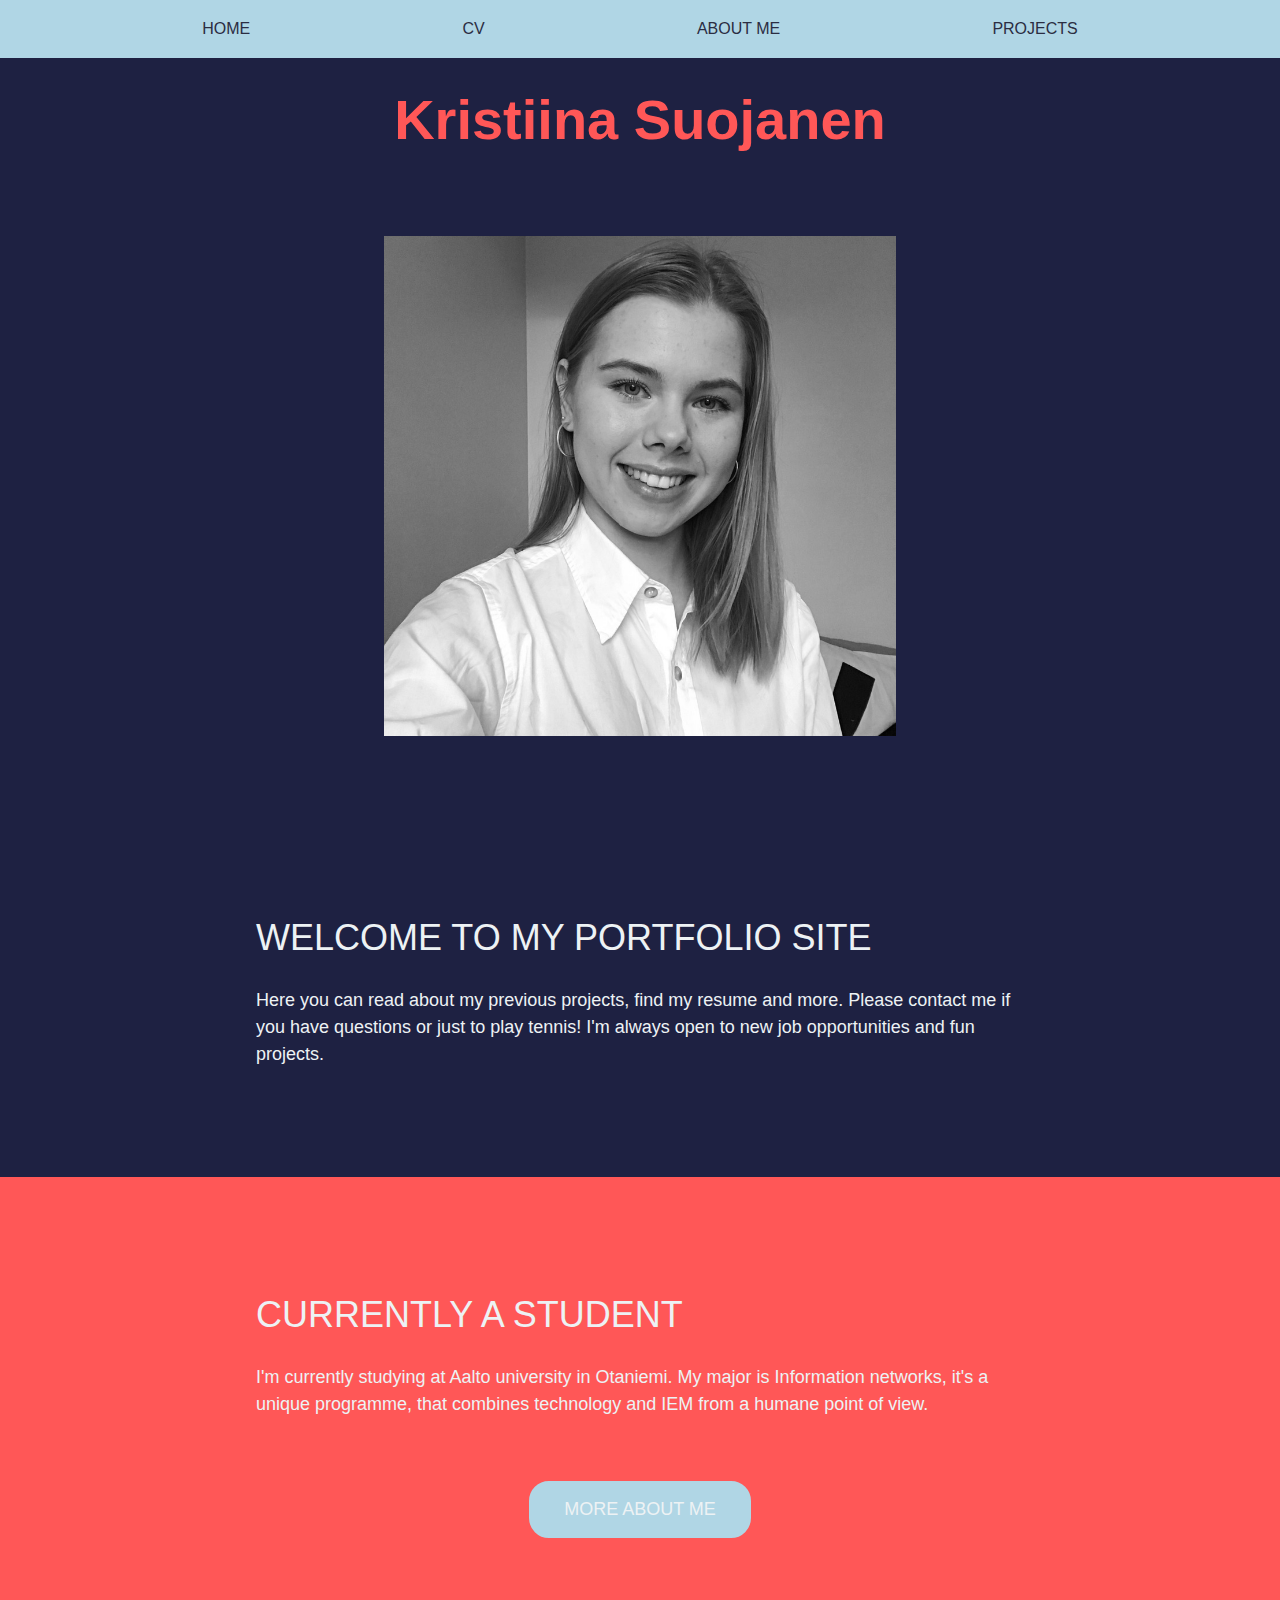
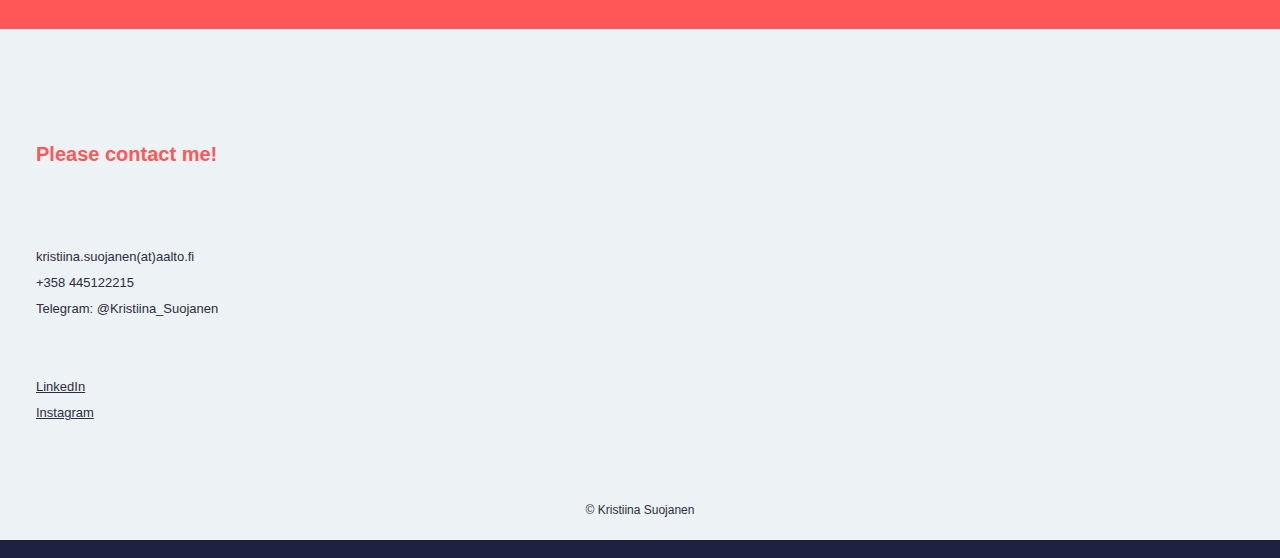
==== commit 0f9d7842: "parannuksia" ====
--- a/index.html
+++ b/index.html
@@ -48,10 +48,10 @@
             <div class="teksti">
                 <h2>Currently a student</h2>
                 <p>
-                    I'm currently studying at Aalto university in Otaniemi. My major is Information networks, it's a unique programme, that combines technology amd IEM from a humane point of view.
+                    I'm currently studying at Aalto university in Otaniemi. My major is Information networks, it's a unique programme, that combines technology and IEM from a humane point of view.
 
                 </p>
-                <button>MORE ABOUT ME</button>
+                <button onclick="window.location='about.html'">MORE ABOUT ME</button>
             </div>
         </div>
     </div>
@@ -62,8 +62,8 @@
             kristiina.suojanen(at)aalto.fi <br>
             +358 445122215 <br>
             Telegram: @Kristiina_Suojanen <br><br>
-            <br><a href="https://www.linkedin.com">LinkedIn</a>
-            <br><a href="https://www.instagram.com">Instagram</a>
+            <br><a href="https://www.linkedin.com/in/kristiina-suojanen" target="_blank">LinkedIn</a>
+            <br><a href="https://www.instagram.com/kristiinasuojanen" target="_blank">Instagram</a>
             
         </p>
         <p class="copyright">© Kristiina Suojanen</p>
